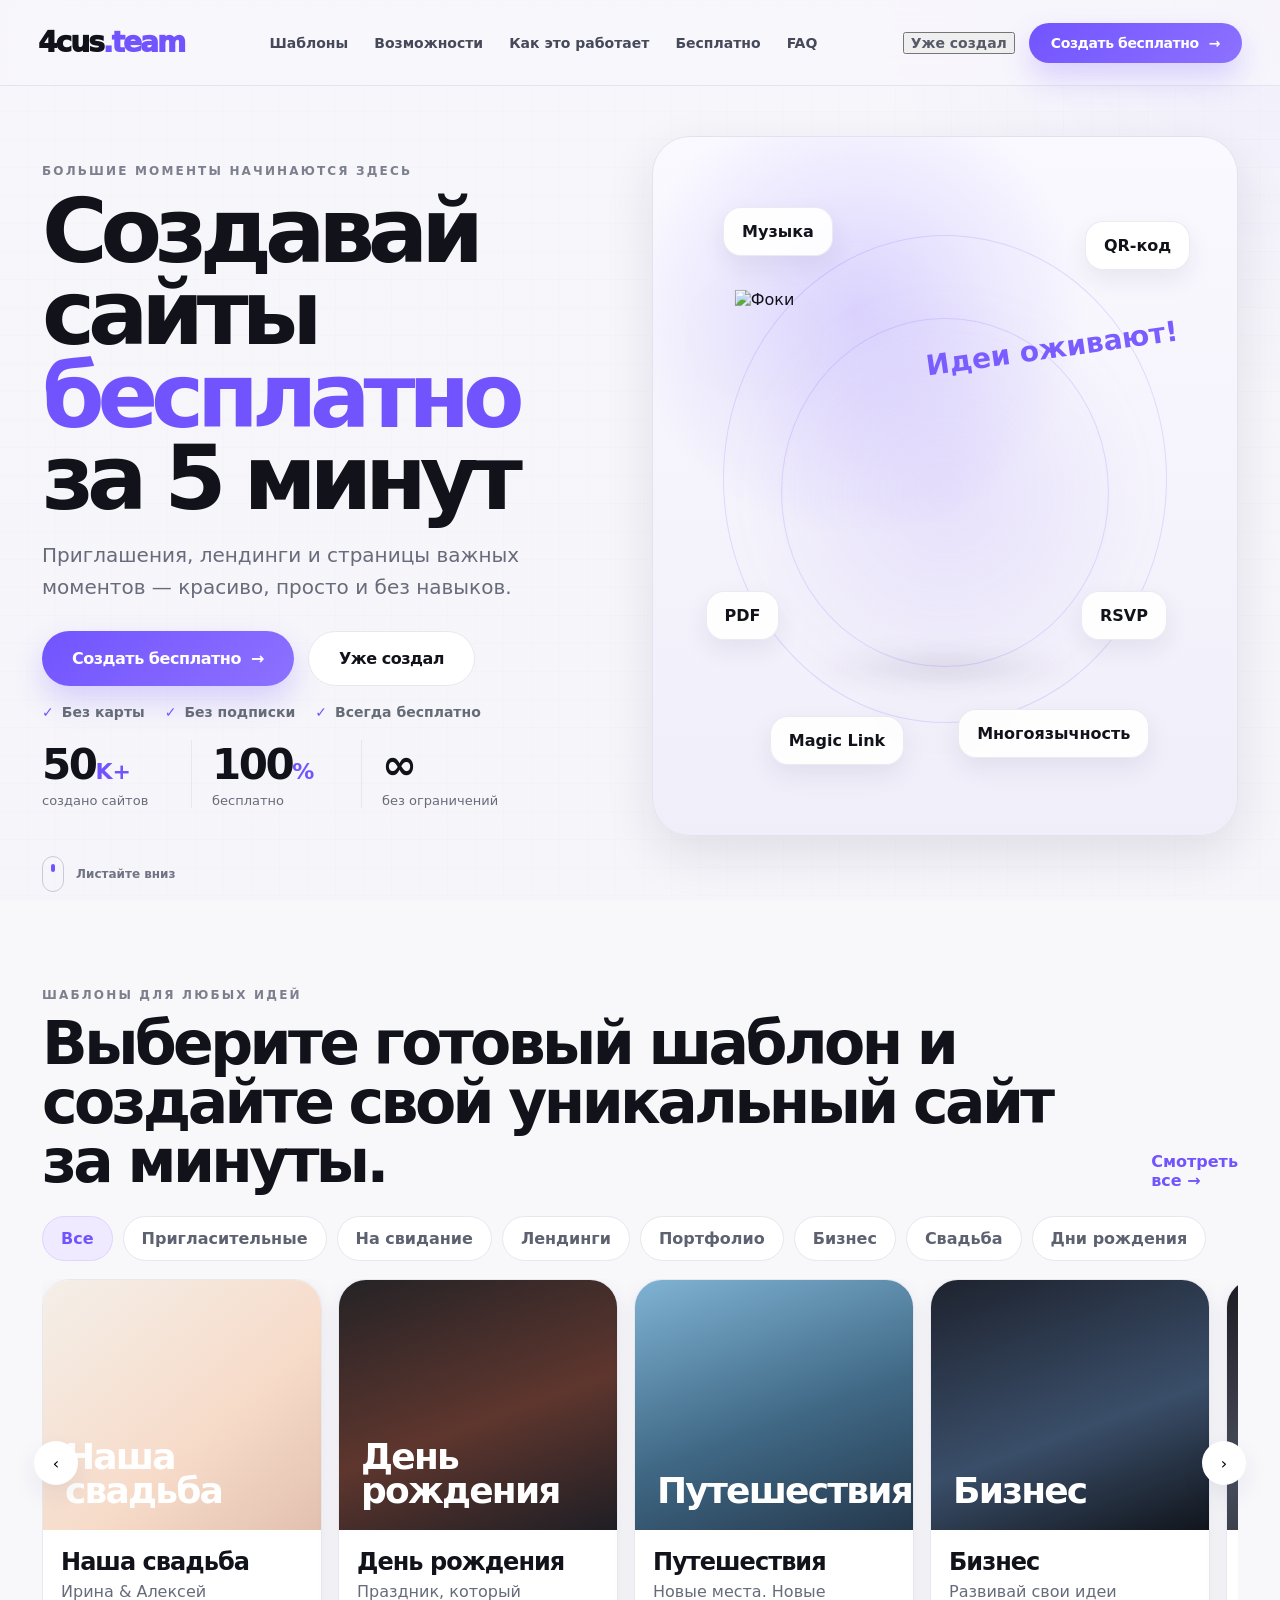
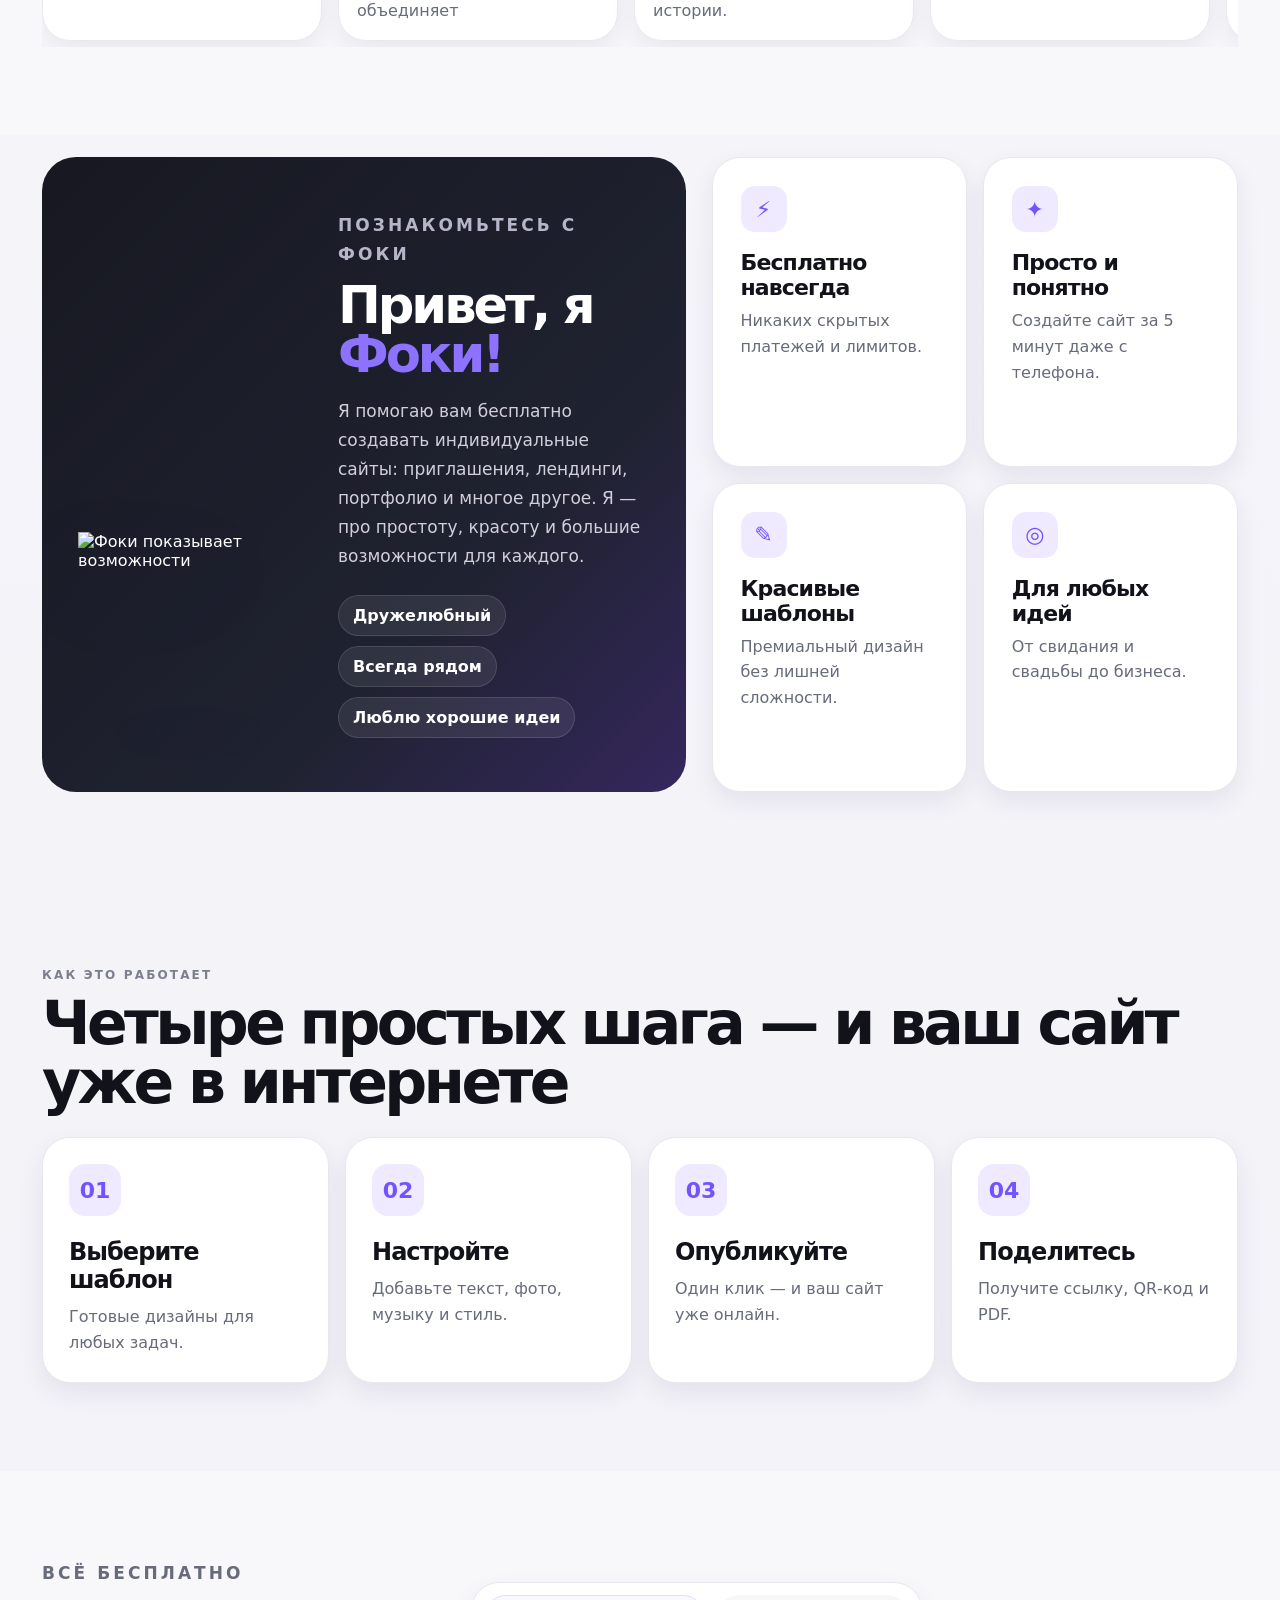
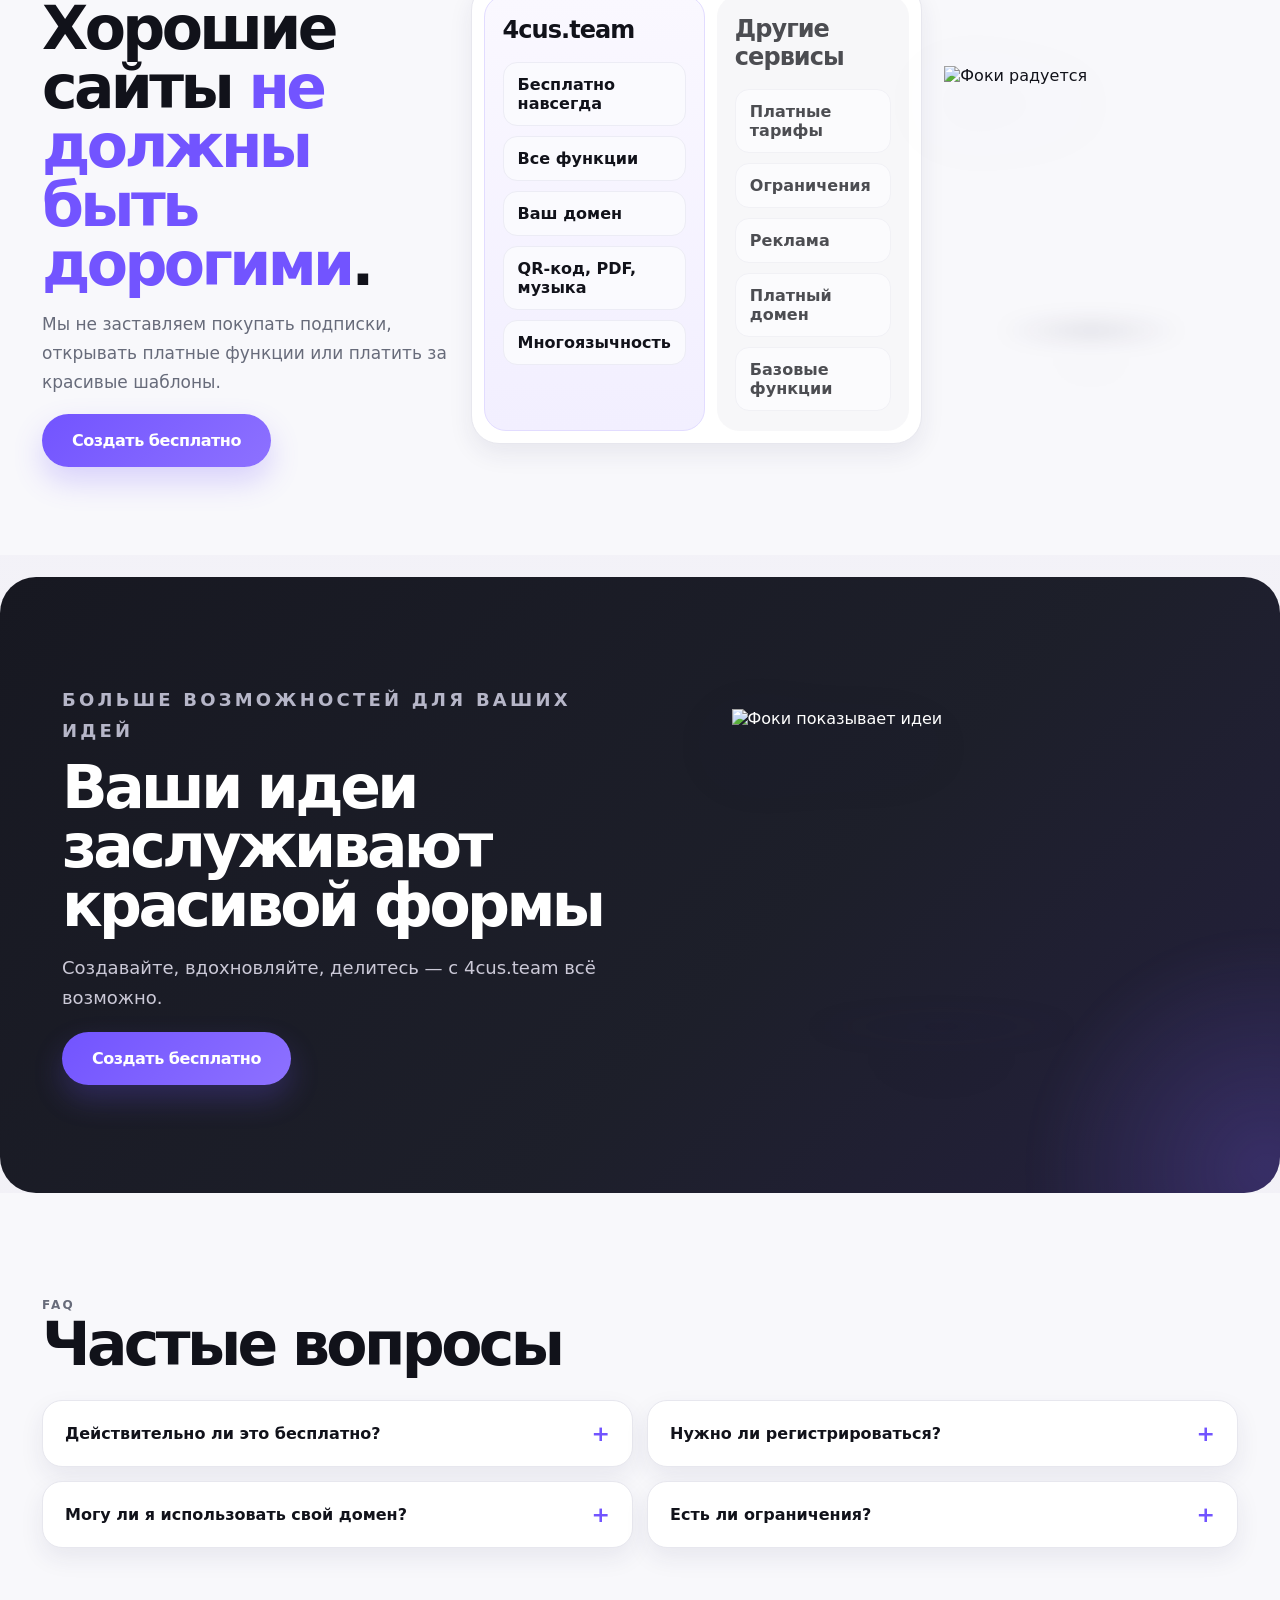
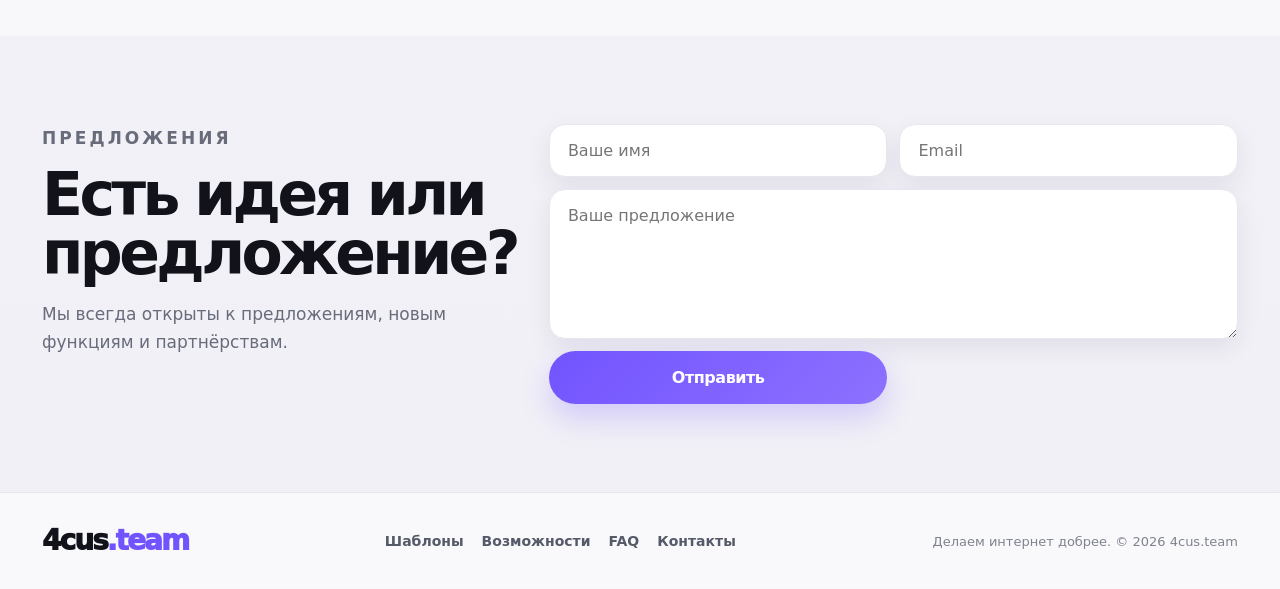
==== index.html @ 9e9442e3 "Add files via upload" ====
<!doctype html>
<html lang="ru">
<head>
  <meta charset="utf-8" />
  <meta name="viewport" content="width=device-width,initial-scale=1,viewport-fit=cover" />
  <meta name="theme-color" content="#f4f3f8" />
  <meta name="description" content="4cus.team — бесплатный конструктор красивых сайтов, приглашений и лендингов." />
  <link rel="manifest" href="manifest.webmanifest" />
  <link rel="icon" href="assets/icon-192.png" />
  <link rel="stylesheet" href="styles.css" />
  <title>4cus.team — Создавай сайты бесплатно</title>
</head>
<body data-page="home">
  <div class="bg-grid" aria-hidden="true"></div>

  <header class="topbar" id="top">
    <a class="brand" href="#top" aria-label="4cus.team">4cus<span>.team</span></a>
    <nav class="desktop-nav" aria-label="Основная навигация">
      <a href="#templates">Шаблоны</a>
      <a href="#features">Возможности</a>
      <a href="#how">Как это работает</a>
      <a href="#free">Бесплатно</a>
      <a href="#faq">FAQ</a>
    </nav>
    <div class="top-actions">
      <button class="login-link" id="alreadyTopBtn" type="button">Уже создал</button>
      <a class="btn btn-primary btn-small" href="#templates" data-scroll>Создать бесплатно <span>→</span></a>
      <button class="menu-btn" type="button" aria-expanded="false" aria-controls="mobileMenu" aria-label="Открыть меню">
        <span></span><span></span><span></span>
      </button>
    </div>
  </header>

  <aside class="mobile-menu" id="mobileMenu" aria-hidden="true">
    <div class="mobile-menu__head">
      <span class="brand small">4cus<span>.team</span></span>
      <button class="mobile-close" type="button" aria-label="Закрыть меню">×</button>
    </div>
    <nav class="mobile-nav">
      <a href="#templates">Шаблоны</a>
      <a href="#features">Возможности</a>
      <a href="#how">Как это работает</a>
      <a href="#free">Бесплатно</a>
      <a href="#faq">FAQ</a>
      <a href="#contact">Предложения</a>
    </nav>
    <a class="btn btn-primary wide" href="#templates" data-scroll>Создать бесплатно</a>
  </aside>
  <div class="menu-backdrop" hidden></div>

  <main>
    <section class="hero shell" aria-labelledby="hero-title">
      <div class="hero-copy reveal from-left">
        <p class="eyebrow">БОЛЬШИЕ МОМЕНТЫ НАЧИНАЮТСЯ ЗДЕСЬ</p>
        <h1 id="hero-title">Создавай сайты <span>бесплатно</span><br>за 5 минут</h1>
        <p class="hero-text">Приглашения, лендинги и страницы важных моментов — красиво, просто и без навыков.</p>
        <div class="hero-actions">
          <a class="btn btn-primary" href="#templates" data-scroll>Создать бесплатно <span>→</span></a>
          <button class="btn btn-soft" id="alreadyBtn" type="button">Уже создал</button>
        </div>
        <div class="hero-points">
          <span>Без карты</span>
          <span>Без подписки</span>
          <span>Всегда бесплатно</span>
        </div>
        <div class="counters hero-counters">
          <article class="counter reveal from-bottom"><b data-count="50">0</b><span>K+</span><p>создано сайтов</p></article>
          <article class="counter reveal from-bottom delay-1"><b data-count="100">0</b><span>%</span><p>бесплатно</p></article>
          <article class="counter reveal from-bottom delay-2"><b>∞</b><span></span><p>без ограничений</p></article>
        </div>
      </div>

      <div class="hero-stage reveal from-right" aria-label="Фоки — фирменный помощник 4cus.team">
        <div class="halo"></div>
        <div class="orbit orbit-a"></div>
        <div class="orbit orbit-b"></div>
        <div class="floating-card music">Музыка</div>
        <div class="floating-card qr">QR‑код</div>
        <div class="floating-card pdf">PDF</div>
        <div class="floating-card rsvp">RSVP</div>
        <div class="floating-card link">Magic Link</div>
        <div class="floating-card lang">Многоязычность</div>
        <div class="foki-stack hero-foki foki-live">
          <img src="assets/foki-hero.webp" alt="Фоки" class="is-active" loading="eager" decoding="async" />
        </div>
        <div class="hero-note">Идеи оживают!</div>
      </div>

      <a class="scroll-cue" href="#templates" data-scroll>
        <span></span>
        Листайте вниз
      </a>
    </section>

    <section class="templates section section-light" id="templates">
      <div class="section-head reveal from-left">
        <div>
          <p class="eyebrow">ШАБЛОНЫ ДЛЯ ЛЮБЫХ ИДЕЙ</p>
          <h2>Выберите готовый шаблон и создайте свой уникальный сайт за минуты.</h2>
        </div>
        <a class="text-link" href="templates.html?category=all">Смотреть все <span>→</span></a>
      </div>

      <div class="chip-row reveal from-left" id="homeFilters"></div>
      <div class="template-carousel-wrap reveal from-right">
        <button class="carousel-arrow left" type="button" id="carouselPrev" aria-label="Назад">‹</button>
        <div class="template-carousel" id="homeTemplateList"></div>
        <button class="carousel-arrow right" type="button" id="carouselNext" aria-label="Вперёд">›</button>
      </div>
    </section>

    <section class="foki-about section section-contrast" id="features">
      <div class="foki-card reveal from-left">
        <div class="foki-card__visual">
          <div class="foki-stack card-foki foki-live">
            <img src="assets/foki-present.webp" alt="Фоки показывает возможности" class="is-active" loading="lazy" decoding="async" />
          </div>
        </div>
        <div class="foki-card__copy">
          <p class="eyebrow light">ПОЗНАКОМЬТЕСЬ С ФОКИ</p>
          <h2>Привет, я <span>Фоки!</span></h2>
          <p>Я помогаю вам бесплатно создавать индивидуальные сайты: приглашения, лендинги, портфолио и многое другое. Я — про простоту, красоту и большие возможности для каждого.</p>
          <ul class="bullet-list">
            <li>Дружелюбный</li>
            <li>Всегда рядом</li>
            <li>Люблю хорошие идеи</li>
          </ul>
        </div>
      </div>

      <div class="benefit-grid reveal from-right">
        <article><span>⚡</span><h3>Бесплатно навсегда</h3><p>Никаких скрытых платежей и лимитов.</p></article>
        <article><span>✦</span><h3>Просто и понятно</h3><p>Создайте сайт за 5 минут даже с телефона.</p></article>
        <article><span>✎</span><h3>Красивые шаблоны</h3><p>Премиальный дизайн без лишней сложности.</p></article>
        <article><span>◎</span><h3>Для любых идей</h3><p>От свидания и свадьбы до бизнеса.</p></article>
      </div>
    </section>

    <section class="how section" id="how">
      <div class="section-head reveal from-left">
        <div>
          <p class="eyebrow">КАК ЭТО РАБОТАЕТ</p>
          <h2>Четыре простых шага — и ваш сайт уже в интернете</h2>
        </div>
      </div>
      <div class="steps">
        <article class="reveal from-left"><b>01</b><h3>Выберите шаблон</h3><p>Готовые дизайны для любых задач.</p></article>
        <article class="reveal from-right"><b>02</b><h3>Настройте</h3><p>Добавьте текст, фото, музыку и стиль.</p></article>
        <article class="reveal from-left"><b>03</b><h3>Опубликуйте</h3><p>Один клик — и ваш сайт уже онлайн.</p></article>
        <article class="reveal from-right"><b>04</b><h3>Поделитесь</h3><p>Получите ссылку, QR‑код и PDF.</p></article>
      </div>
    </section>

    <section class="free section section-light" id="free">
      <div class="free-copy reveal from-left">
        <p class="eyebrow">ВСЁ БЕСПЛАТНО</p>
        <h2>Хорошие сайты <span>не должны быть дорогими</span>.</h2>
        <p>Мы не заставляем покупать подписки, открывать платные функции или платить за красивые шаблоны.</p>
        <a class="btn btn-primary" href="#templates" data-scroll>Создать бесплатно</a>
      </div>
      <div class="free-compare reveal from-bottom">
        <div class="compare-panel current">
          <h3>4cus.team</h3>
          <ul>
            <li>Бесплатно навсегда</li>
            <li>Все функции</li>
            <li>Ваш домен</li>
            <li>QR‑код, PDF, музыка</li>
            <li>Многоязычность</li>
          </ul>
        </div>
        <div class="compare-panel muted-panel">
          <h3>Другие сервисы</h3>
          <ul>
            <li>Платные тарифы</li>
            <li>Ограничения</li>
            <li>Реклама</li>
            <li>Платный домен</li>
            <li>Базовые функции</li>
          </ul>
        </div>
      </div>
      <div class="free-foki reveal from-right">
        <div class="foki-stack small-foki foki-live">
          <img src="assets/foki-wave.webp" alt="Фоки радуется" class="is-active" loading="lazy" decoding="async" />
        </div>
      </div>
    </section>

    <section class="big-ideas section section-dark">
      <div class="big-ideas__copy reveal from-left">
        <p class="eyebrow light">БОЛЬШЕ ВОЗМОЖНОСТЕЙ ДЛЯ ВАШИХ ИДЕЙ</p>
        <h2>Ваши идеи заслуживают красивой формы</h2>
        <p>Создавайте, вдохновляйте, делитесь — с 4cus.team всё возможно.</p>
        <a class="btn btn-primary" href="#templates" data-scroll>Создать бесплатно</a>
      </div>
      <div class="big-ideas__visual reveal from-right">
        <div class="foki-stack big-ideas-foki foki-live">
          <img src="assets/foki-panel.webp" alt="Фоки показывает идеи" class="is-active" loading="lazy" decoding="async" />
        </div>
      </div>
    </section>

    <section class="faq section section-light" id="faq">
      <div class="section-head reveal from-left">
        <div>
          <p class="eyebrow">FAQ</p>
          <h2>Частые вопросы</h2>
        </div>
      </div>
      <div class="faq-list">
        <details class="reveal from-left"><summary>Действительно ли это бесплатно?</summary><p>Да. Сайт, шаблоны и основные функции доступны бесплатно.</p></details>
        <details class="reveal from-right"><summary>Нужно ли регистрироваться?</summary><p>Нет. После публикации вы получаете magic‑link на email.</p></details>
        <details class="reveal from-left"><summary>Могу ли я использовать свой домен?</summary><p>В концепции проекта это поддерживается. В демо-версии показан интерфейс будущей логики.</p></details>
        <details class="reveal from-right"><summary>Есть ли ограничения?</summary><p>Для приглашений планируется срок жизни 60 дней, для лендингов — без такого ограничения.</p></details>
      </div>
    </section>

    <section class="contact section" id="contact">
      <div class="contact-copy reveal from-left">
        <p class="eyebrow">ПРЕДЛОЖЕНИЯ</p>
        <h2>Есть идея или предложение?</h2>
        <p>Мы всегда открыты к предложениям, новым функциям и партнёрствам.</p>
      </div>
      <form class="contact-form reveal from-right" id="contactForm">
        <input type="text" placeholder="Ваше имя" aria-label="Ваше имя" />
        <input type="email" placeholder="Email" aria-label="Email" />
        <textarea placeholder="Ваше предложение" aria-label="Ваше предложение"></textarea>
        <button class="btn btn-primary" type="submit">Отправить</button>
      </form>
    </section>
  </main>

  <footer class="footer">
    <a class="brand" href="#top">4cus<span>.team</span></a>
    <nav>
      <a href="#templates">Шаблоны</a>
      <a href="#features">Возможности</a>
      <a href="#faq">FAQ</a>
      <a href="#contact">Контакты</a>
    </nav>
    <p>Делаем интернет добрее. © 2026 4cus.team</p>
  </footer>

  <dialog class="library-modal" id="libraryModal">
    <button class="modal-close" type="button" aria-label="Закрыть">×</button>
    <p class="eyebrow">MAGIC LINK</p>
    <h2>Открыть библиотеку</h2>
    <p>Введите email, который вы использовали при публикации. Мы отправим ссылку на библиотеку ваших проектов.</p>
    <form id="magicForm">
      <input type="email" placeholder="Ваш email" required />
      <button class="btn btn-primary" type="submit">Получить ссылку</button>
    </form>
    <div class="modal-status" aria-live="polite"></div>
  </dialog>

  <script src="data.js"></script>
  <script src="app.js"></script>
</body>
</html>
---- styles.css ----
:root{
  --bg:#f4f3f8;
  --surface:#ffffff;
  --surface-soft:#f8f8fb;
  --surface-dark:#16161f;
  --text:#11121a;
  --muted:#676b7a;
  --line:#e7e7ee;
  --purple:#7254ff;
  --purple-deep:#5f38ff;
  --purple-soft:#efeaff;
  --shadow:0 18px 50px rgba(31,31,56,.10);
  --shadow-soft:0 10px 24px rgba(42,39,83,.08);
  --radius:28px;
}
*{box-sizing:border-box}
html{scroll-behavior:smooth}
body{
  margin:0;
  color:var(--text);
  background:linear-gradient(180deg,#f7f6fb 0%,#f1f0f6 100%);
  font-family:Inter, ui-sans-serif, system-ui, -apple-system, BlinkMacSystemFont, "Segoe UI", sans-serif;
  -webkit-font-smoothing:antialiased;
  text-rendering:optimizeLegibility;
}
a{text-decoration:none;color:inherit}
img{display:block;max-width:100%}
button,input,textarea{font:inherit}
button{cursor:pointer}
.bg-grid{position:fixed;inset:0;pointer-events:none;background:radial-gradient(circle at top right, rgba(114,84,255,.09), transparent 26%),linear-gradient(transparent 95%, rgba(10,10,10,.02) 96%),linear-gradient(90deg, transparent 95%, rgba(10,10,10,.02) 96%);background-size:auto, 100% 28px, 28px 100%;opacity:.5}

.brand{font-weight:950;letter-spacing:-.07em;font-size:28px;line-height:1}
.brand span{color:var(--purple)}
.brand.small{font-size:24px}

.topbar{
  position:sticky;top:0;z-index:50;
  display:grid;grid-template-columns:auto 1fr auto;align-items:center;gap:32px;
  height:86px;padding:0 clamp(18px,3vw,38px);
  background:rgba(248,247,252,.82);backdrop-filter:blur(24px);
  border-bottom:1px solid rgba(220,220,232,.7)
}
.desktop-nav{display:flex;justify-content:center;gap:26px;font-size:14px;font-weight:700;color:#46495a}
.desktop-nav a:hover,.footer nav a:hover,.mobile-nav a:hover{color:var(--purple)}
.top-actions{display:flex;align-items:center;gap:14px}
.login-link{font-size:14px;font-weight:800;color:#575b69}
.btn{display:inline-flex;align-items:center;justify-content:center;gap:10px;border:0;border-radius:999px;padding:17px 30px;font-weight:900;letter-spacing:-.03em;transition:transform .25s ease, box-shadow .25s ease, background .25s ease}
.btn:hover{transform:translateY(-2px);box-shadow:0 12px 24px rgba(80,61,180,.16)}
.btn-primary{background:linear-gradient(135deg, var(--purple) 0%, #8d71ff 100%);color:#fff;box-shadow:0 14px 30px rgba(114,84,255,.24)}
.btn-soft{background:#fff;border:1px solid var(--line);color:var(--text)}
.btn-small{padding:12px 22px;font-size:14px}
.btn.wide{width:100%}
.menu-btn{display:none;border:1px solid var(--line);border-radius:14px;background:#fff;width:52px;height:52px;position:relative;padding:0}
.menu-btn span{position:absolute;left:14px;right:14px;height:2px;background:#2f3140;border-radius:99px;transition:.25s}
.menu-btn span:nth-child(1){top:17px}.menu-btn span:nth-child(2){top:24px}.menu-btn span:nth-child(3){top:31px}

.mobile-menu{position:fixed;top:0;right:-100%;width:min(92vw,380px);height:100svh;background:rgba(255,255,255,.95);backdrop-filter:blur(22px);box-shadow:-30px 0 60px rgba(10,12,18,.12);padding:22px;z-index:80;display:grid;grid-template-rows:auto 1fr auto;transition:right .28s ease}
.mobile-menu.open{right:0}.mobile-menu__head{display:flex;align-items:center;justify-content:space-between;padding-bottom:14px;border-bottom:1px solid var(--line)}
.mobile-close{border:0;background:transparent;font-size:34px;line-height:1}
.mobile-nav{display:grid;gap:8px;padding:20px 0}.mobile-nav a{padding:14px 0;border-bottom:1px solid rgba(232,232,238,.85);font-weight:800}
.menu-backdrop{position:fixed;inset:0;background:rgba(16,18,24,.38);z-index:70;opacity:0;transition:opacity .22s}.menu-backdrop.show{opacity:1}

.shell{max-width:1440px;margin:0 auto;padding:0 clamp(18px,4vw,42px)}
.section{padding:88px clamp(18px,4vw,42px);max-width:1440px;margin:0 auto}
.section-light{background:var(--surface-soft)}
.section-dark{background:linear-gradient(135deg,#171821,#1d1f2a 60%, #24203e 100%);color:#fff;border-radius:36px;margin-top:22px;overflow:hidden}
.section-contrast{display:grid;grid-template-columns:1.1fr .9fr;gap:26px;max-width:1440px;margin:0 auto;padding:0 clamp(18px,4vw,42px) 88px}
.section-head{display:flex;justify-content:space-between;align-items:end;gap:20px;margin-bottom:26px}
.eyebrow{font-size:12px;letter-spacing:.18em;color:#7c7f8d;font-weight:900;margin:0 0 12px}.eyebrow.light{color:#b6b6c8}
.section-head h2,.contact h2,.free-copy h2,.big-ideas h2,.catalog-intro h1{font-size:clamp(34px,4.7vw,60px);letter-spacing:-.06em;line-height:.98;margin:0}
.section-head .text-link{font-weight:900;color:var(--purple)}

.hero{min-height:calc(100svh - 86px);display:grid;grid-template-columns:1fr 1fr;align-items:center;gap:24px;padding-top:26px;padding-bottom:40px;position:relative}
.hero-copy h1{font-size:clamp(52px,7vw,96px);line-height:.92;letter-spacing:-.08em;margin:0 0 18px;max-width:760px}
.hero-copy h1 span{color:var(--purple)}
.hero-text{font-size:20px;line-height:1.6;color:var(--muted);max-width:640px;margin-bottom:28px}
.hero-actions{display:flex;gap:14px;flex-wrap:wrap}
.hero-points{display:flex;gap:20px;flex-wrap:wrap;margin:18px 0 20px;color:#666b78;font-weight:700;font-size:14px}
.hero-points span::before{content:'✓';color:var(--purple);font-weight:900;margin-right:8px}
.hero-counters{display:flex;gap:20px;flex-wrap:wrap}
.counter{min-width:150px;padding-right:20px;border-right:1px solid var(--line)}
.counter:last-child{border-right:0}.counter b{font-size:42px;letter-spacing:-.06em}.counter span{font-size:22px;font-weight:900;color:var(--purple)}.counter p{margin:4px 0 0;color:var(--muted);font-size:13px}

.hero-stage{position:relative;min-height:700px;border-radius:38px;background:radial-gradient(circle at 35% 25%, rgba(114,84,255,.22), transparent 35%),linear-gradient(180deg,#faf9ff,#f0eef9);overflow:hidden;box-shadow:var(--shadow);border:1px solid rgba(226,226,237,.9)}
.halo{position:absolute;inset:16% 10% 14%;border-radius:50%;background:radial-gradient(circle, rgba(146,114,255,.15), transparent 60%);filter:blur(14px)}
.orbit{position:absolute;border:1px solid rgba(119,93,255,.18);border-radius:50%;animation:spin 22s linear infinite}
.orbit-a{inset:14% 12% 16%}
.orbit-b{inset:26% 22% 24%;animation-duration:18s;animation-direction:reverse}
.hero-stage .foki-stack{position:absolute;left:50%;top:52%;width:min(72%,560px);transform:translate(calc(-50% + var(--x,0px)), calc(-50% + var(--y,0px)));filter:drop-shadow(0 36px 48px rgba(53,33,146,.18))}
.foki-stack{position:relative}
.foki-stack img{position:absolute;inset:0;opacity:0;transform:translateY(0);transition:opacity .4s ease}
.foki-stack img.is-active{opacity:1}
.foki-stack::before{content:'';display:block;padding-bottom:100%}
.hero-foki::after,.card-foki::after,.small-foki::after,.big-ideas-foki::after{content:'';position:absolute;left:17%;right:17%;bottom:5%;height:10%;background:radial-gradient(ellipse, rgba(23,18,61,.12), transparent 70%);filter:blur(10px)}
.hero-note{position:absolute;right:10%;top:28%;font-weight:900;font-size:28px;color:#7a5cff;transform:rotate(-8deg)}
.floating-card{position:absolute;background:rgba(255,255,255,.92);backdrop-filter:blur(10px);border:1px solid rgba(231,231,239,.85);border-radius:18px;padding:14px 18px;font-weight:800;box-shadow:var(--shadow-soft);animation:floating 6s ease-in-out infinite}
.music{top:10%;left:12%}.qr{top:12%;right:8%;animation-delay:-1.6s}.pdf{left:9%;bottom:28%;animation-delay:-.8s}.rsvp{right:12%;bottom:28%;animation-delay:-2.2s}.link{left:20%;bottom:10%;animation-delay:-1.4s}.lang{right:15%;bottom:11%;animation-delay:-2.6s}
.scroll-cue{position:absolute;left:42px;bottom:8px;font-size:12px;font-weight:900;color:#707384;display:inline-flex;align-items:center;gap:12px}
.scroll-cue span{position:relative;display:block;width:22px;height:36px;border:1px solid #c9cad8;border-radius:18px}.scroll-cue span::after{content:'';position:absolute;left:50%;top:7px;width:4px;height:8px;background:var(--purple);border-radius:99px;transform:translateX(-50%);animation:scrollDot 1.5s infinite}

.chip-row{display:flex;gap:10px;flex-wrap:wrap;margin-bottom:18px}
.chip{border:1px solid var(--line);background:#fff;border-radius:999px;padding:12px 18px;font-weight:800;color:#5d6170;display:inline-flex}
.chip.active,.chip:hover{background:var(--purple-soft);color:var(--purple);border-color:#ded4ff}
.template-carousel-wrap{position:relative}
.template-carousel{display:grid;grid-auto-flow:column;grid-auto-columns:minmax(280px, 1fr);gap:16px;overflow:auto;scrollbar-width:none;padding-bottom:6px}.template-carousel::-webkit-scrollbar{display:none}
.carousel-arrow{position:absolute;top:50%;transform:translateY(-50%);border:0;background:#fff;box-shadow:var(--shadow-soft);width:44px;height:44px;border-radius:50%;z-index:2}.carousel-arrow.left{left:-8px}.carousel-arrow.right{right:-8px}
.template-card{background:#fff;border:1px solid var(--line);border-radius:28px;overflow:hidden;min-width:0;box-shadow:var(--shadow-soft);transition:transform .25s ease, box-shadow .25s ease}.template-card:hover{transform:translateY(-4px);box-shadow:var(--shadow)}
.tpl-art{height:250px;display:grid;place-items:end start;padding:22px;color:#fff;font-size:36px;font-weight:900;letter-spacing:-.05em;line-height:.95}
.tpl-art span{max-width:80%}
.tpl-art.wedding{background:linear-gradient(140deg,#f4efe9,#f7dbc9 60%,#e2c0af)}
.tpl-art.birthday{background:linear-gradient(160deg,#252326,#5e362e 55%,#1f1e24)}
.tpl-art.travel{background:linear-gradient(160deg,#80b3d4,#406986 55%,#25384c)}
.tpl-art.business{background:linear-gradient(160deg,#1e232f,#3a4e69 58%,#11151c)}
.tpl-art.portrait{background:linear-gradient(160deg,#1a1b22,#4b4e5d 56%,#23252f)}
.tpl-art.date{background:linear-gradient(160deg,#322335,#6d5070 56%,#1f1724)}
.tpl-art.minimal{background:linear-gradient(160deg,#ebecef,#cad0d9 58%,#939bab);color:#141723}
.tpl-art.studio{background:linear-gradient(160deg,#11141c,#40485d 56%,#242830)}
.template-body{padding:18px 18px 20px}.template-body h3{margin:0 0 6px;font-size:24px;letter-spacing:-.04em}.template-body p{margin:0;color:var(--muted)}

.foki-about{margin-top:22px}
.foki-card{background:linear-gradient(135deg,#171821,#1f2230 66%, #35275d 100%);color:#fff;border-radius:34px;display:grid;grid-template-columns:.92fr 1.08fr;align-items:center;overflow:hidden;min-height:480px}
.foki-card__visual{position:relative;padding:36px;min-height:100%;display:grid;align-items:end}
.card-foki{width:min(390px,100%);margin:0 auto;filter:drop-shadow(0 20px 34px rgba(0,0,0,.24))}
.foki-card__copy{padding:54px 40px 54px 0}.foki-card__copy h2{font-size:clamp(40px,4vw,66px);letter-spacing:-.06em;line-height:.96;margin:0 0 18px}.foki-card__copy h2 span{color:#8d71ff}.foki-card__copy p{color:#d1cfda;line-height:1.7;font-size:17px}
.bullet-list{display:flex;flex-wrap:wrap;gap:10px;padding:0;margin:24px 0 0;list-style:none}.bullet-list li{background:rgba(255,255,255,.08);border:1px solid rgba(255,255,255,.12);border-radius:999px;padding:10px 14px;font-weight:800}
.benefit-grid{display:grid;grid-template-columns:repeat(2,1fr);gap:16px}
.benefit-grid article{background:#fff;border-radius:28px;border:1px solid var(--line);padding:28px;box-shadow:var(--shadow-soft)}
.benefit-grid span{display:grid;place-items:center;width:46px;height:46px;border-radius:14px;background:var(--purple-soft);color:var(--purple);font-size:22px;font-weight:900}.benefit-grid h3{font-size:22px;margin:18px 0 8px;letter-spacing:-.04em}.benefit-grid p{margin:0;color:var(--muted);line-height:1.6}

.steps{display:grid;grid-template-columns:repeat(4,1fr);gap:16px}
.steps article{background:#fff;border:1px solid var(--line);border-radius:28px;padding:26px;box-shadow:var(--shadow-soft)}
.steps b{display:inline-flex;align-items:center;justify-content:center;width:52px;height:52px;border-radius:16px;background:var(--purple-soft);color:var(--purple);font-size:22px;font-weight:900}.steps h3{font-size:24px;letter-spacing:-.04em;margin:22px 0 10px}.steps p{margin:0;color:var(--muted);line-height:1.6}

.free{display:grid;grid-template-columns:.9fr 1fr .65fr;gap:22px;align-items:center}
.free-copy h2 span{color:var(--purple)}.free-copy p{color:var(--muted);line-height:1.7;font-size:17px;max-width:560px}
.free-compare{display:grid;grid-template-columns:1fr 1fr;gap:12px;background:#fff;border:1px solid var(--line);padding:12px;border-radius:28px;box-shadow:var(--shadow-soft)}
.compare-panel{border-radius:22px;padding:20px 18px;background:#fff}.compare-panel h3{margin:0 0 18px;font-size:24px;letter-spacing:-.04em}.compare-panel ul{list-style:none;padding:0;margin:0;display:grid;gap:10px}.compare-panel li{padding:12px 14px;background:#fafafe;border:1px solid #ececf5;border-radius:14px;font-weight:800}
.current{background:linear-gradient(180deg,#faf8ff,#f2efff);border:1px solid #e2dcff}
.muted-panel{background:#f5f5f8;filter:blur(.2px) grayscale(.32);opacity:.75}
.free-foki{display:grid;place-items:center}.small-foki{width:min(240px,100%)}

.big-ideas{display:grid;grid-template-columns:1fr 1fr;align-items:center;gap:10px;position:relative}
.big-ideas::before{content:'';position:absolute;inset:auto -20% -40% auto;width:540px;height:540px;background:radial-gradient(circle, rgba(131,101,255,.22), transparent 62%);filter:blur(10px)}
.big-ideas__copy{padding:20px 0 20px 20px;position:relative;z-index:1}.big-ideas__copy p{color:#cbc9d7;line-height:1.7;font-size:18px;max-width:560px}.big-ideas__visual{display:grid;place-items:center;padding:36px;position:relative;z-index:1}.big-ideas-foki{width:min(420px,90%);filter:drop-shadow(0 24px 34px rgba(0,0,0,.26))}

.faq-list{display:grid;grid-template-columns:1fr 1fr;gap:14px}
.faq details{background:#fff;border:1px solid var(--line);border-radius:20px;padding:20px 22px;box-shadow:var(--shadow-soft)}
.faq summary{cursor:pointer;font-weight:900;list-style:none;display:flex;align-items:center;justify-content:space-between}.faq summary::-webkit-details-marker{display:none}
.faq summary::after{content:'+';font-size:22px;color:var(--purple)}
.faq details[open] summary::after{content:'–'}
.faq p{margin:14px 0 0;color:var(--muted);line-height:1.7}

.contact{display:grid;grid-template-columns:.82fr 1.18fr;gap:28px;align-items:start}
.contact-copy p{max-width:440px;color:var(--muted);line-height:1.7;font-size:17px}.contact-form{display:grid;grid-template-columns:1fr 1fr;gap:12px}.contact-form textarea{grid-column:1/-1;min-height:150px;resize:vertical}
.contact-form input,.contact-form textarea,.library-modal input{width:100%;border:1px solid var(--line);background:#fff;border-radius:16px;padding:16px 18px;outline:none;box-shadow:var(--shadow-soft)}

.footer{display:grid;grid-template-columns:auto 1fr auto;gap:26px;align-items:center;padding:34px clamp(18px,4vw,42px);border-top:1px solid var(--line);background:rgba(255,255,255,.55);backdrop-filter:blur(16px)}
.footer nav{display:flex;flex-wrap:wrap;justify-content:center;gap:18px;font-weight:800;font-size:14px;color:#555a68}.footer p{margin:0;color:#7f838f;font-size:13px}

.library-modal{border:0;border-radius:28px;padding:34px;max-width:520px;width:calc(100% - 24px);box-shadow:0 34px 80px rgba(18,16,28,.34)}
.library-modal::backdrop{background:rgba(12,13,18,.48);backdrop-filter:blur(8px)}
.library-modal h2{margin:0 0 12px;font-size:46px;letter-spacing:-.06em}.library-modal p{color:var(--muted);line-height:1.65}.library-modal form{display:grid;gap:10px}.modal-close{position:absolute;top:16px;right:18px;border:0;background:transparent;font-size:34px;line-height:1}.modal-status{font-weight:800;color:var(--purple);margin-top:8px}

.catalog-hero{min-height:320px;display:grid;grid-template-columns:1fr .6fr;align-items:center;gap:20px}.catalog-hero.compact{padding-top:28px;padding-bottom:10px}.catalog-intro p{color:var(--muted);line-height:1.7;font-size:18px;max-width:540px}.catalog-foki{display:grid;place-items:center}.catalog-section{padding-top:18px}.catalog-grid{display:grid;grid-template-columns:repeat(4,1fr);gap:16px}.catalog-more{text-align:center;margin-top:28px}

.reveal{opacity:0;transform:translateY(30px);transition:opacity .75s ease, transform .75s ease}.reveal.from-left{transform:translateX(-34px)}.reveal.from-right{transform:translateX(34px)}.reveal.from-bottom{transform:translateY(36px)}.reveal.visible{opacity:1;transform:none}.delay-1{transition-delay:.12s}.delay-2{transition-delay:.24s}

@keyframes scrollDot{0%{opacity:0;transform:translate(-50%,0)}50%{opacity:1}100%{opacity:0;transform:translate(-50%,12px)}}
@keyframes floating{0%,100%{transform:translateY(0)}50%{transform:translateY(-10px)}}
@keyframes spin{from{transform:rotate(0)}to{transform:rotate(360deg)}}

@media (max-width:1180px){
  .hero{grid-template-columns:1fr}.hero-stage{min-height:580px}.section-contrast{grid-template-columns:1fr}.foki-card{grid-template-columns:1fr}.foki-card__copy{padding:0 34px 38px}.benefit-grid{grid-template-columns:repeat(2,1fr)}.steps{grid-template-columns:repeat(2,1fr)}.free{grid-template-columns:1fr}.big-ideas{grid-template-columns:1fr}.catalog-grid{grid-template-columns:repeat(3,1fr)}.catalog-hero{grid-template-columns:1fr}.footer{grid-template-columns:1fr}
}
@media (max-width:860px){
  .desktop-nav,.login-link,.btn-small{display:none}.menu-btn{display:block}.hero{min-height:auto;padding-top:28px}.hero-copy h1{font-size:clamp(46px,12vw,66px)}.hero-text{font-size:17px}.counter{border-right:0;border-bottom:1px solid var(--line);padding:0 0 14px;min-width:30%}.hero-counters{display:grid;grid-template-columns:repeat(3,1fr);gap:12px}.hero-stage{min-height:520px}.hero-note{font-size:22px;right:8%;top:18%}.floating-card{padding:12px 14px;font-size:13px}.music{left:4%}.qr{right:4%}.pdf{left:4%;bottom:26%}.rsvp{right:5%;bottom:28%}.link{left:12%;bottom:9%}.lang{right:10%;bottom:10%}.chip-row{overflow:auto;flex-wrap:nowrap;padding-bottom:6px}.chip-row::-webkit-scrollbar{display:none}.template-carousel{grid-auto-columns:76%}.carousel-arrow{display:none}.benefit-grid,.faq-list,.contact,.contact-form,.catalog-grid{grid-template-columns:1fr 1fr}
}
@media (max-width:640px){
  .topbar{height:74px;padding:0 16px}.brand{font-size:24px}.hero{padding:20px 16px 28px}.hero-actions{display:grid}.hero-actions .btn,.hero-actions button{width:100%}.hero-stage{min-height:420px;border-radius:28px}.hero-stage .foki-stack{width:78%;top:55%}.hero-points{gap:10px;font-size:12px}.hero-counters{grid-template-columns:1fr 1fr 1fr}.counter{min-width:auto}.counter b{font-size:34px}.counter p{font-size:11px}.hero-note{font-size:18px}.scroll-cue{display:none}.section,.section-contrast{padding-left:16px;padding-right:16px}.section{padding-top:70px;padding-bottom:70px}.section-head h2,.contact h2,.free-copy h2,.big-ideas h2,.catalog-intro h1{font-size:40px}.template-carousel{grid-auto-columns:88%}.tpl-art{height:220px;font-size:32px}.foki-card,.free-compare,.faq-list,.contact,.contact-form,.catalog-grid{grid-template-columns:1fr}.foki-card__copy{padding:0 22px 28px}.foki-card__visual{padding:26px}.benefit-grid{grid-template-columns:1fr}.steps{grid-template-columns:1fr}.steps article{padding:22px}.free{gap:18px}.free-compare{padding:10px}.big-ideas__copy{padding:6px 0}.big-ideas__visual{padding:14px 0 0}.footer{padding:28px 16px}.catalog-hero{padding:20px 16px 0}.catalog-intro p{font-size:16px}.catalog-foki{order:-1}.library-modal{padding:28px}.library-modal h2{font-size:36px}
}
@media (prefers-reduced-motion:reduce){*{animation:none!important;transition:none!important;scroll-behavior:auto!important}.reveal{opacity:1;transform:none}}

.foki-stack img{width:100%;height:100%;object-fit:contain;object-position:center bottom}
.hero-stage .foki-stack img{object-position:center bottom}
.foki-card__visual .foki-stack,.big-ideas__visual .foki-stack,.catalog-foki .foki-stack,.free-foki .foki-stack{width:min(320px,100%)}
.big-ideas__visual .foki-stack{width:min(420px,92%)}
@media (max-width:860px){
  .topbar{display:flex;align-items:center;justify-content:space-between;gap:12px}
  .top-actions{margin-left:auto}
}
@media (max-width:640px){
  .section-head{display:grid;align-items:start;gap:10px}
  .section-head .text-link{justify-self:start}
  .topbar{height:76px}
  .menu-btn{width:50px;height:50px;border-radius:14px}
  .hero-copy h1{font-size:42px}
  .section-head h2,.contact h2,.free-copy h2,.big-ideas h2,.catalog-intro h1{font-size:34px}
  .catalog-section .chip{padding:12px 16px;font-size:14px}
}


/* High-quality live Foki assets */
.foki-live{filter:drop-shadow(0 28px 40px rgba(53,33,146,.18));}
.foki-live img{opacity:1;}
.foki-live::before{padding-bottom:100%;}
.big-ideas__visual .foki-live::before{padding-bottom:84%;}
.foki-live img.is-active{opacity:1;}
@keyframes fokiFloat{0%,100%{transform:translateY(0)}50%{transform:translateY(-8px)}}
.hero-stage .foki-live,.foki-card__visual .foki-live,.free-foki .foki-live,.big-ideas__visual .foki-live,.catalog-foki .foki-live{animation:fokiFloat 5.8s ease-in-out infinite;}
.hero-stage .foki-live{animation-duration:6.2s;}
.free-foki .foki-live{animation-duration:5.4s;}
.big-ideas__visual .foki-live{animation-duration:6.6s;}
.foki-card__visual .foki-live{animation-duration:5.9s;}
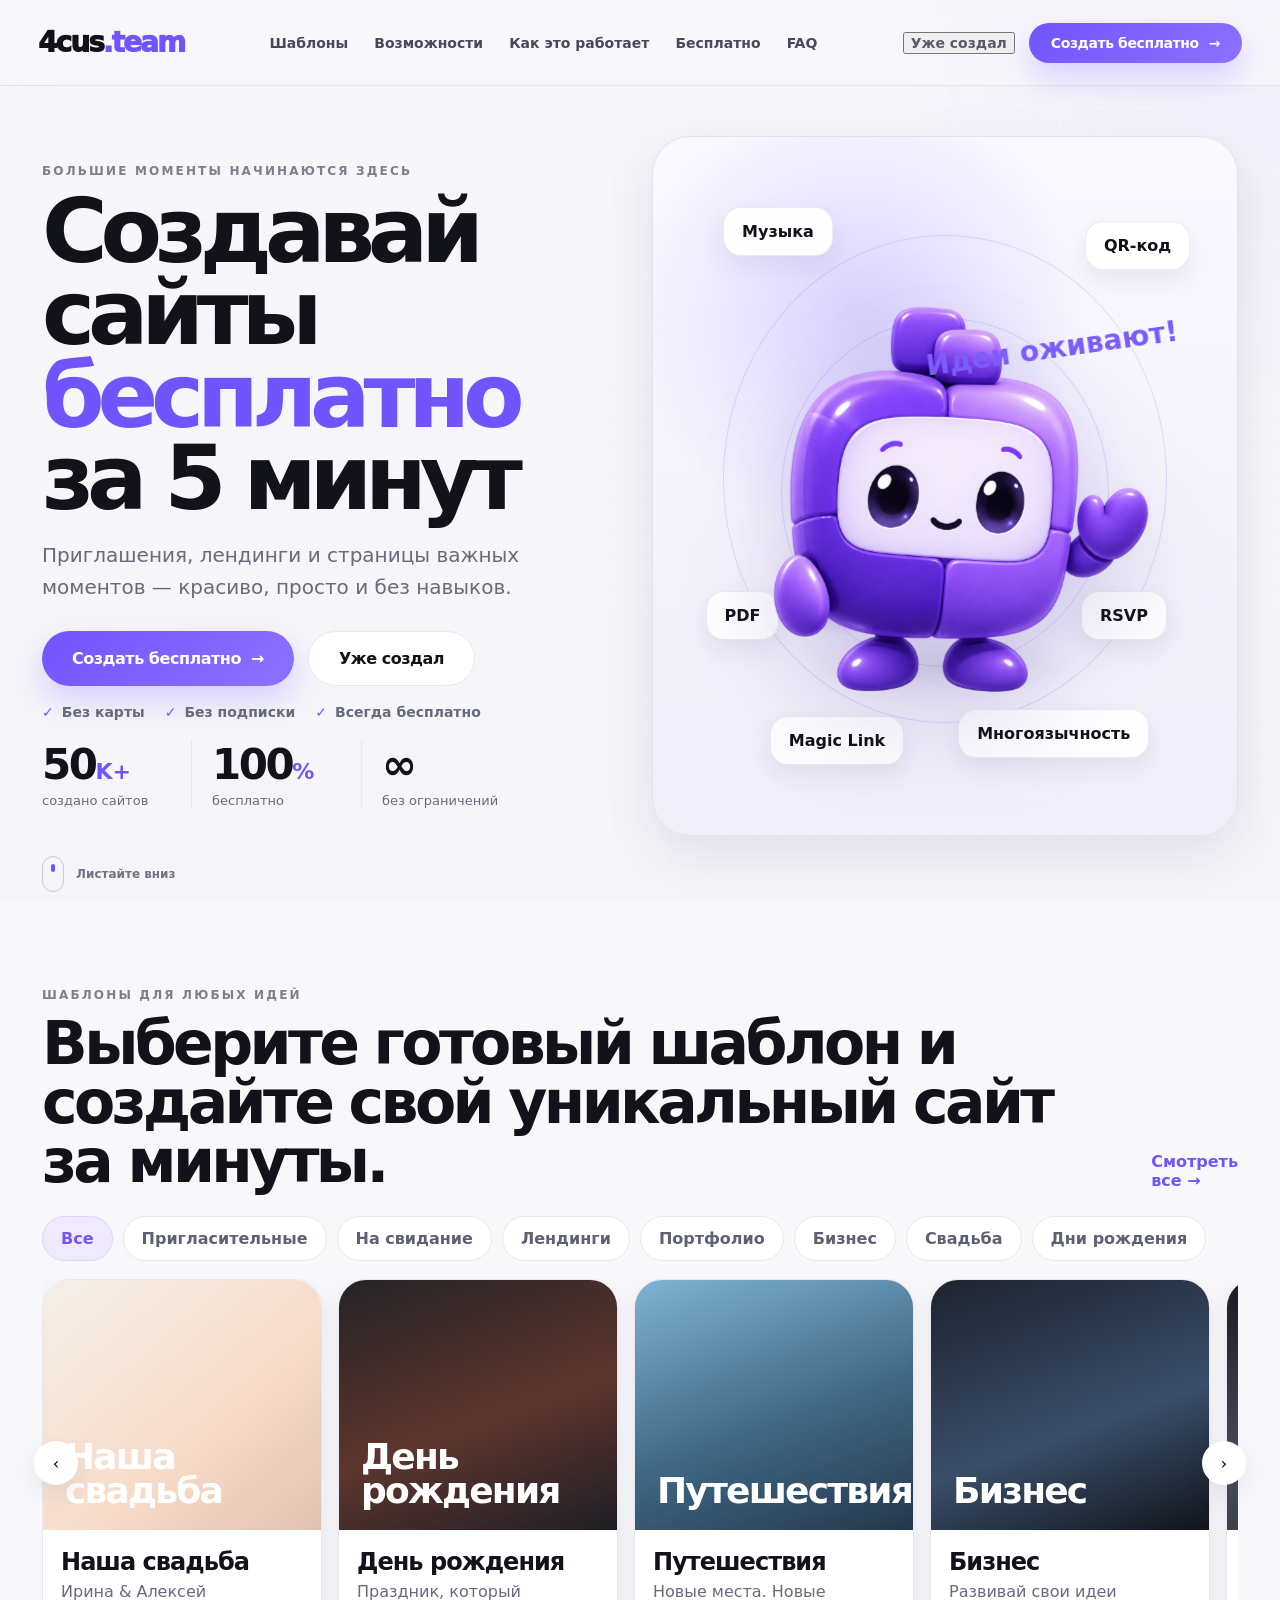
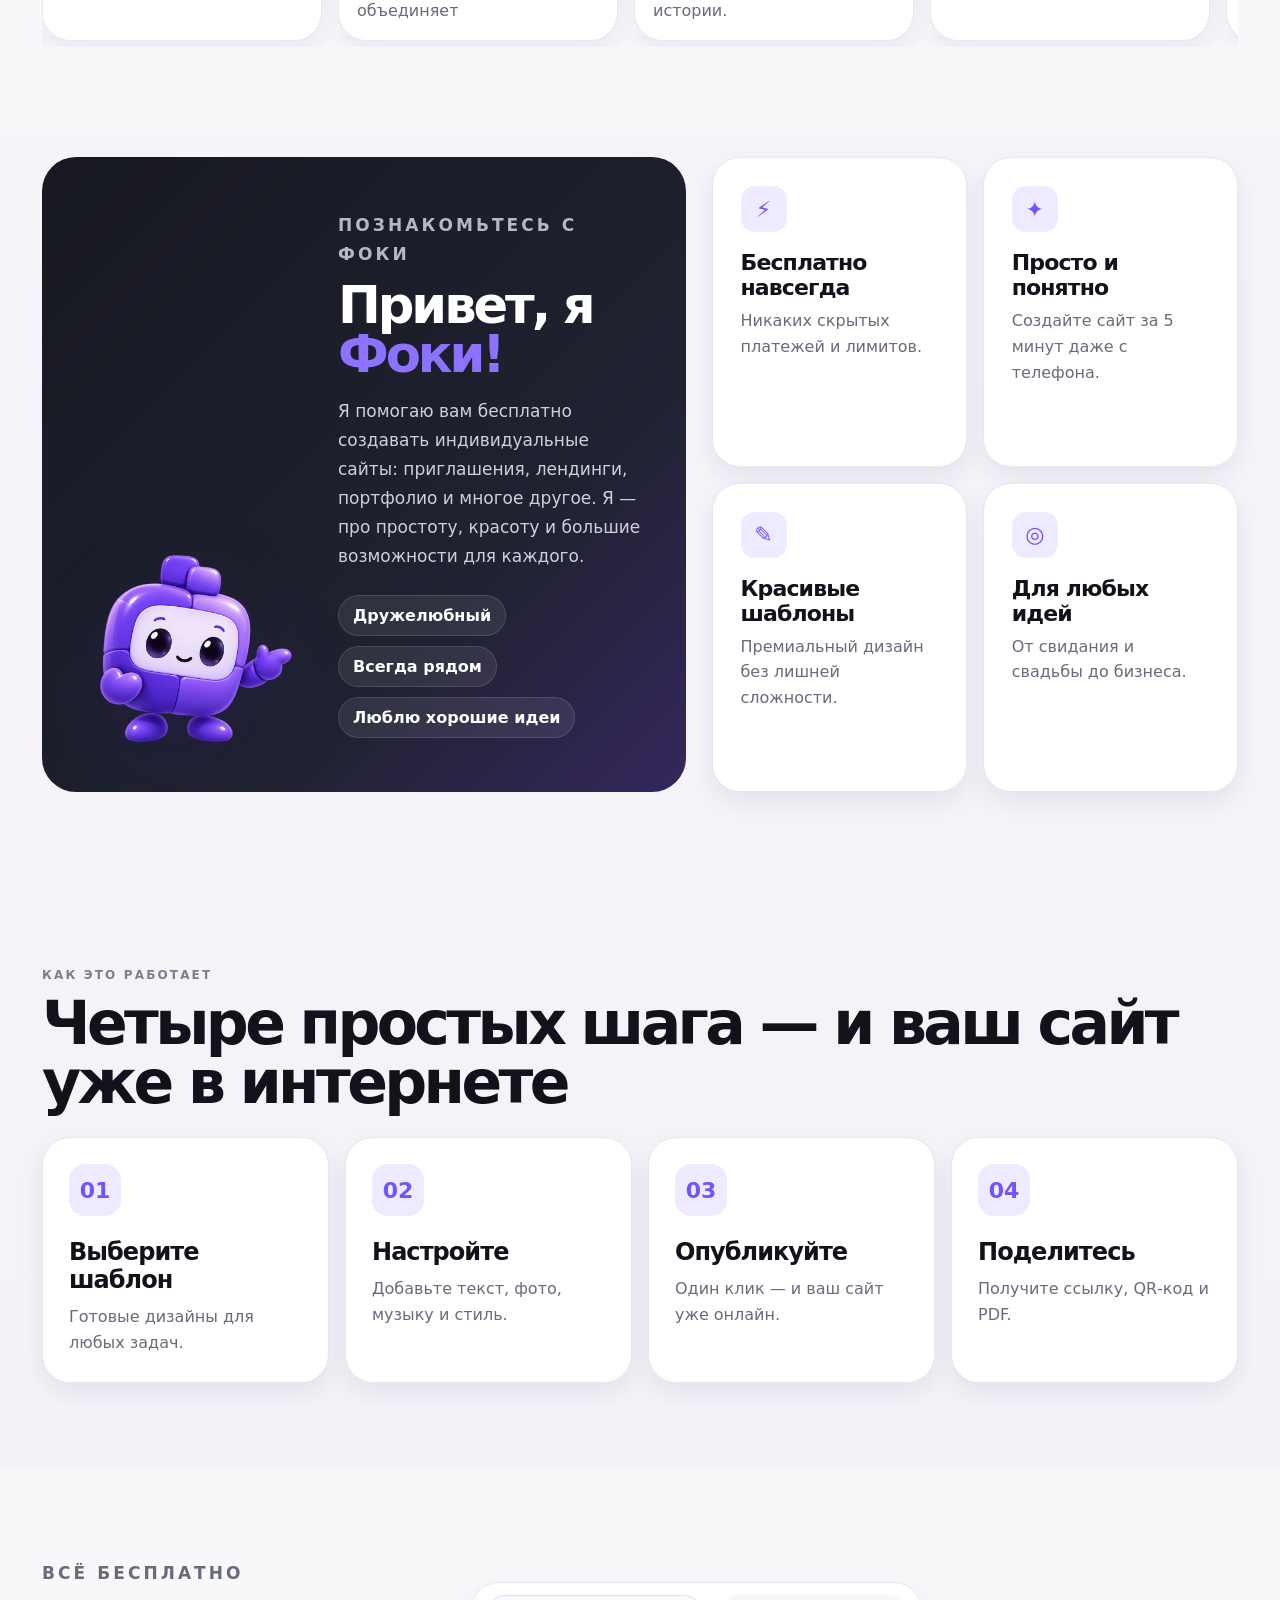
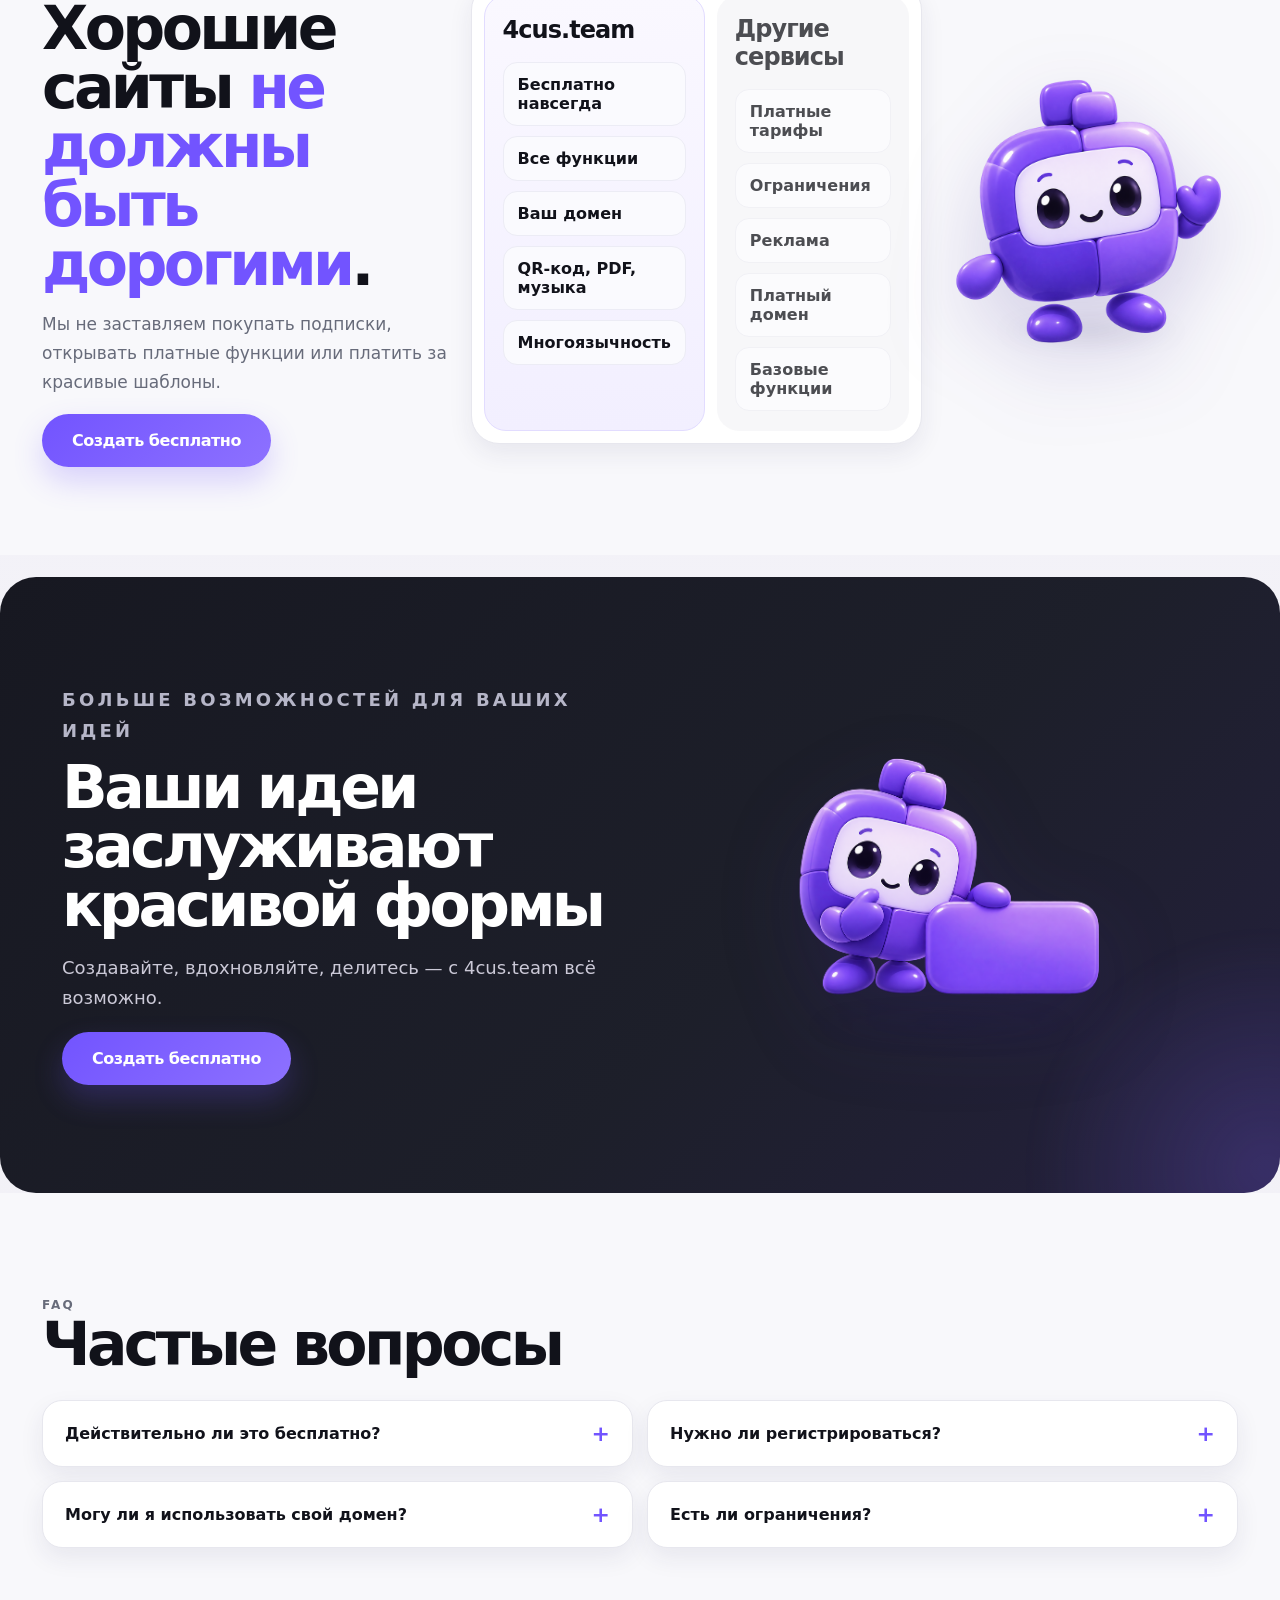
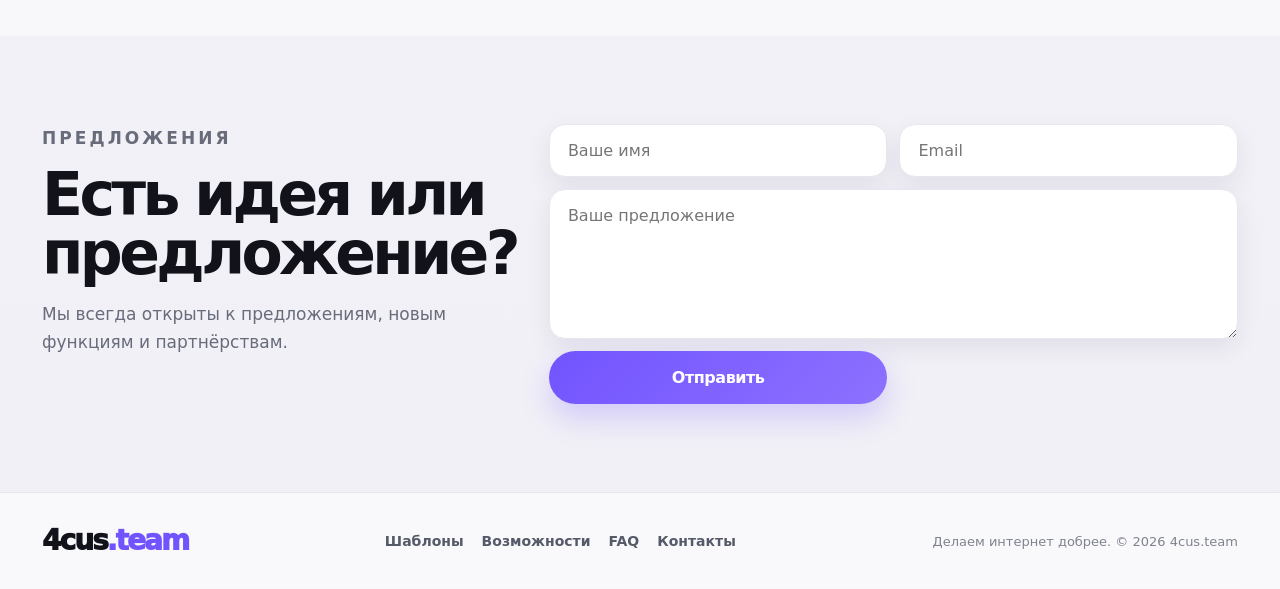
==== commit 4967a585: "Use static HQ Foki hero for smoother animation" ====
--- a/index.html
+++ b/index.html
@@ -81,7 +81,7 @@
         <div class="floating-card link">Magic Link</div>
         <div class="floating-card lang">Многоязычность</div>
         <div class="foki-stack hero-foki foki-live">
-          <img src="assets/foki-hero.webp" alt="Фоки" class="is-active" loading="eager" decoding="async" />
+          <img src="assets/foki-hero.png" alt="Фоки" class="is-active" loading="eager" decoding="async" />
         </div>
         <div class="hero-note">Идеи оживают!</div>
       </div>
--- a/styles.css
+++ b/styles.css
@@ -211,3 +211,47 @@
 .free-foki .foki-live{animation-duration:5.4s;}
 .big-ideas__visual .foki-live{animation-duration:6.6s;}
 .foki-card__visual .foki-live{animation-duration:5.9s;}
+
+
+/* 2026-10-03 — Foki motion/centering fix
+   Keep positioning transform on the wrapper and animate only the image.
+   This prevents the float animation from overriding translate(-50%, -50%). */
+.hero-stage .foki-live,
+.foki-card__visual .foki-live,
+.free-foki .foki-live,
+.big-ideas__visual .foki-live,
+.catalog-foki .foki-live{
+  animation:none;
+  will-change:auto;
+}
+
+.foki-live img{
+  transform:translate3d(0,0,0);
+  backface-visibility:hidden;
+  -webkit-backface-visibility:hidden;
+  will-change:transform;
+  animation:fokiFloatSmooth 6.4s cubic-bezier(.45,.05,.55,.95) infinite;
+}
+
+.hero-stage .foki-live img{animation-duration:7.2s;}
+.free-foki .foki-live img{animation-duration:6.6s;}
+.big-ideas__visual .foki-live img{animation-duration:7.6s;}
+.foki-card__visual .foki-live img{animation-duration:7s;}
+
+@keyframes fokiFloatSmooth{
+  0%,100%{transform:translate3d(0,0,0)}
+  50%{transform:translate3d(0,-6px,0)}
+}
+
+/* First hero Foki stays optically centered on phones */
+@media (max-width:640px){
+  .hero-stage .foki-stack{
+    left:50%;
+    top:50%;
+    width:76%;
+    transform:translate(-50%,-50%);
+  }
+  .hero-stage .foki-stack img{
+    object-position:center center;
+  }
+}
